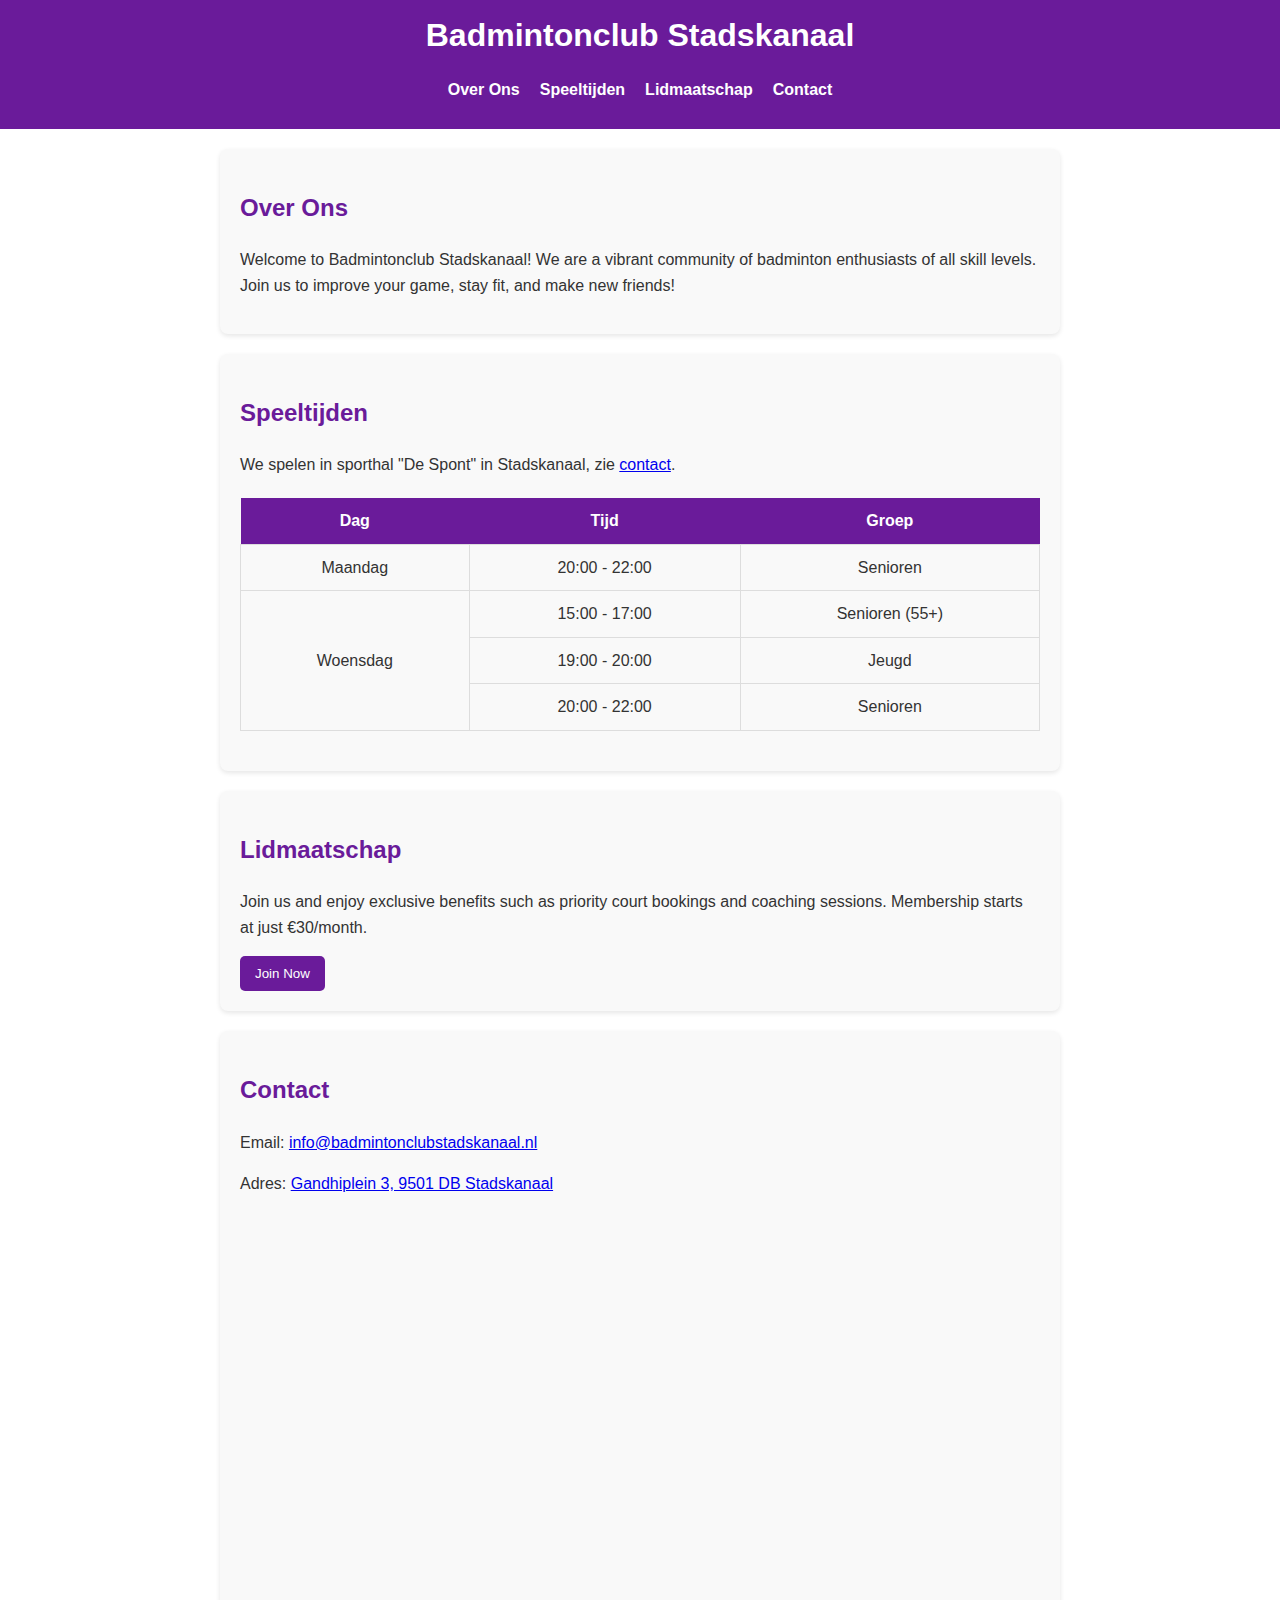
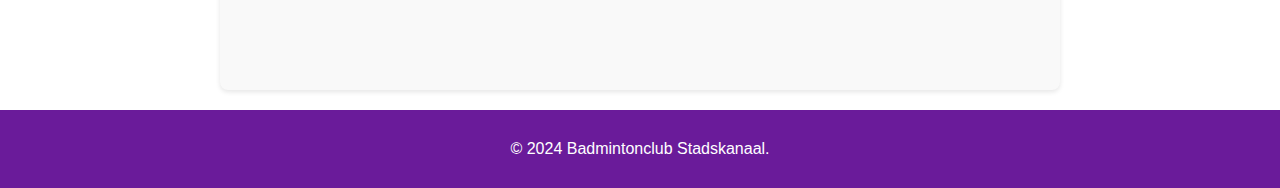
==== static/index.html @ 5d7837d1 "resize map" ====
<!DOCTYPE html>
<html lang="en">

<head>
    <meta charset="UTF-8">
    <meta name="viewport" content="width=device-width, initial-scale=1.0">
    <title>Badmintonclub Stadskanaal</title>
    <link rel="stylesheet" href="style.css">
</head>

<body>
    <header>
        <div class="logo">
            <h1>Badmintonclub Stadskanaal</h1>
        </div>
        <nav>
            <ul>
                <li><a href="#about">Over Ons</a></li>
                <li><a href="#schedule">Speeltijden</a></li>
                <li><a href="#membership">Lidmaatschap</a></li>
                <li><a href="#contact">Contact</a></li>
            </ul>
        </nav>
    </header>

    <section id="about">
        <h2>Over Ons</h2>
        <p>Welcome to Badmintonclub Stadskanaal! We are a vibrant community of badminton enthusiasts of all skill
            levels. Join us to improve your game, stay fit, and make new friends!</p>
    </section>

    <section id="schedule">
        <h2>Speeltijden</h2>
        <p>We spelen in sporthal "De Spont" in Stadskanaal, zie <a href="#contact">contact</a>.</p>
        <table>
            <thead>
                <tr>
                    <th>Dag</th>
                    <th>Tijd</th>
                    <th>Groep</th>
                </tr>
            </thead>
            <tbody>
                <tr>
                    <td>Maandag</td>
                    <td>20:00 - 22:00</td>
                    <td>Senioren</td>
                </tr>
                <tr>
                    <td rowspan="3">Woensdag</td>
                    <td>15:00 - 17:00</td>
                    <td>Senioren (55+)</td>
                </tr>
                <tr>
                    <td>19:00 - 20:00</td>
                    <td>Jeugd</td>
                </tr>
                <tr>
                    <td>20:00 - 22:00</td>
                    <td>Senioren</td>
                </tr>
            </tbody>
        </table>
    </section>

    <section id="membership">
        <h2>Lidmaatschap</h2>
        <p>Join us and enjoy exclusive benefits such as priority court bookings and coaching sessions. Membership starts
            at just €30/month.</p>
        <button>Join Now</button>
    </section>

    <section id="contact">
        <h2>Contact</h2>
        <p>Email: <a href="mailto:info@badmintonclubstadskanaal.nl">info@badmintonclubstadskanaal.nl</a></p>
        <p>Adres: <a href="https://maps.app.goo.gl/ogtUmzMdTaf19t3T8">Gandhiplein 3, 9501 DB Stadskanaal</a></p>

        <div class="map">
            <iframe
                src="https://www.google.com/maps/embed?pb=!1m18!1m12!1m3!1d2874.0162944276335!2d6.9549649769701265!3d52.98818670146117!2m3!1f0!2f0!3f0!3m2!1i1024!2i768!4f13.1!3m3!1m2!1s0x47b7db0010e355bb%3A0xec71dfe32f0e07df!2sSporthal%20De%20Spont!5e1!3m2!1snl!2snl!4v1733387352089!5m2!1snl!2snl"
                width="100%" height="450" style="border:0;" allowfullscreen="" loading="lazy"
                referrerpolicy="no-referrer-when-downgrade"></iframe>
        </div>
    </section>

    <footer>
        <p>&copy; 2024 Badmintonclub Stadskanaal.</p>
    </footer>
</body>

</html>
---- static/style.css ----
body {
    font-family: Arial, sans-serif;
    margin: 0;
    padding: 0;
    line-height: 1.6;
    color: #333;
}

header {
    background: #6a1b9a; /* Purple */
    color: white;
    padding: 10px 0;
    text-align: center;
}

header h1 {
    margin: 0;
}

nav ul {
    list-style: none;
    padding: 0;
    display: flex;
    justify-content: center;
    gap: 20px;
}

nav a {
    text-decoration: none;
    color: white;
    font-weight: bold;
}

section {
    padding: 20px;
    margin: 20px auto;
    max-width: 800px;
    background: #f9f9f9;
    border-radius: 8px;
    box-shadow: 0 2px 5px rgba(0, 0, 0, 0.1);
}

section h2 {
    color: #6a1b9a; /* Purple */
}

button {
    background: #6a1b9a; /* Purple */
    color: white;
    padding: 10px 15px;
    border: none;
    border-radius: 5px;
    cursor: pointer;
}

button:hover {
    background: #4a148c; /* Darker Purple */
}

footer {
    text-align: center;
    padding: 10px 0;
    background: #6a1b9a; /* Purple */
    color: white;
    margin-top: 20px;
}

table {
    width: 100%;
    border-collapse: collapse;
    margin: 20px 0;
}

thead th {
    background: #6a1b9a; /* Purple */
    color: white;
    padding: 10px;
}

tbody td {
    border: 1px solid #ddd;
    padding: 10px;
    text-align: center;
}
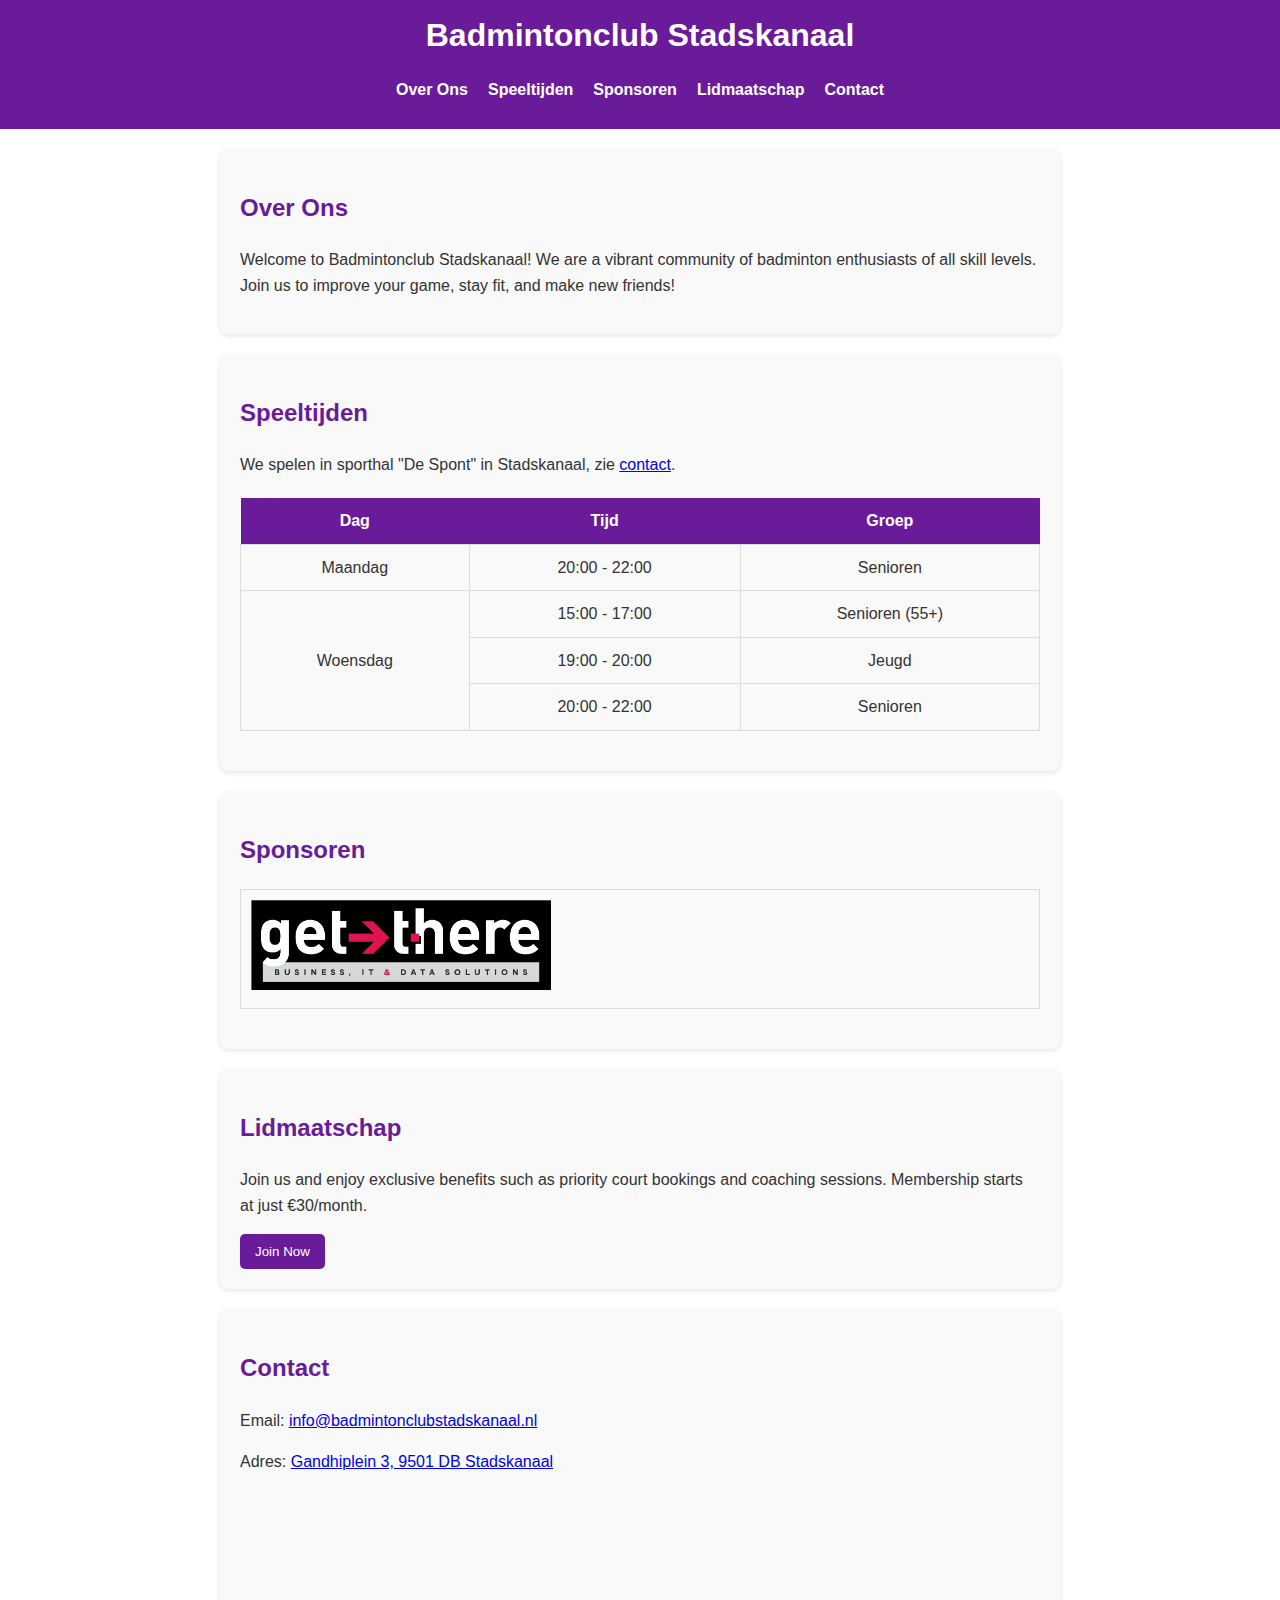
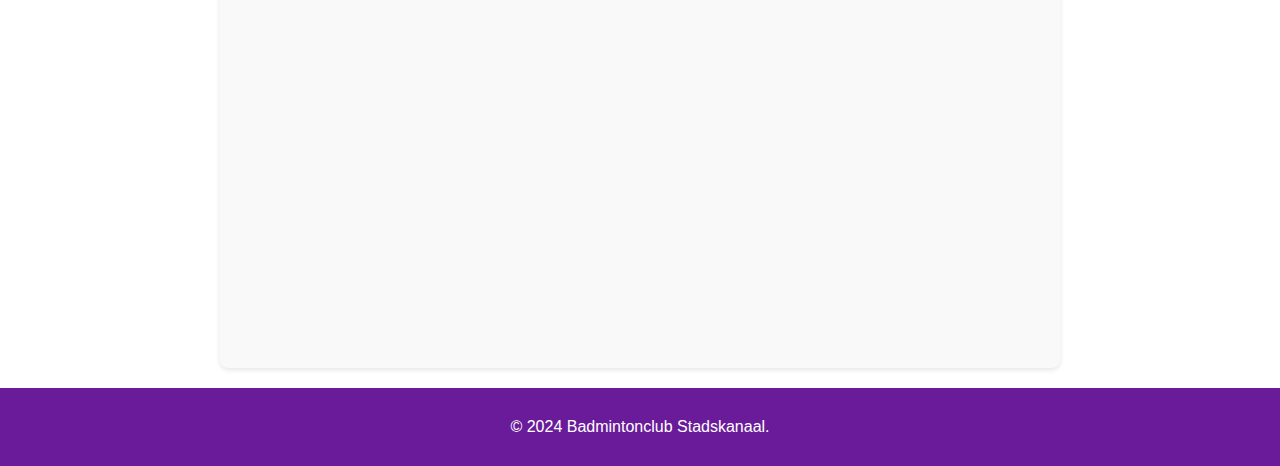
==== commit 44358d91: "getthere" ====
--- a/static/index.html
+++ b/static/index.html
@@ -17,6 +17,7 @@
             <ul>
                 <li><a href="#about">Over Ons</a></li>
                 <li><a href="#schedule">Speeltijden</a></li>
+                <li><a href="#sponsors">Sponsoren</a></li>
                 <li><a href="#membership">Lidmaatschap</a></li>
                 <li><a href="#contact">Contact</a></li>
             </ul>
@@ -63,6 +64,19 @@
         </table>
     </section>
 
+    <section id="sponsors">
+        <h2>Sponsoren</h2>
+        <table>
+            <tbody>
+                <tr>
+                    <td>
+                        <a href="https://www.getthere.nl/"><img class="horizontal" src="sponsors/Logo_GetThere-WR_2024.png"></a>
+                    </td>
+                </tr>
+            </tbody>
+        </table>
+    </section>
+
     <section id="membership">
         <h2>Lidmaatschap</h2>
         <p>Join us and enjoy exclusive benefits such as priority court bookings and coaching sessions. Membership starts
--- a/static/style.css
+++ b/static/style.css
@@ -82,3 +82,11 @@
     padding: 10px;
     text-align: center;
 }
+
+#sponsors img.horizontal {
+    width: 300px;
+}
+
+#sponsors td {
+    text-align: left;
+}
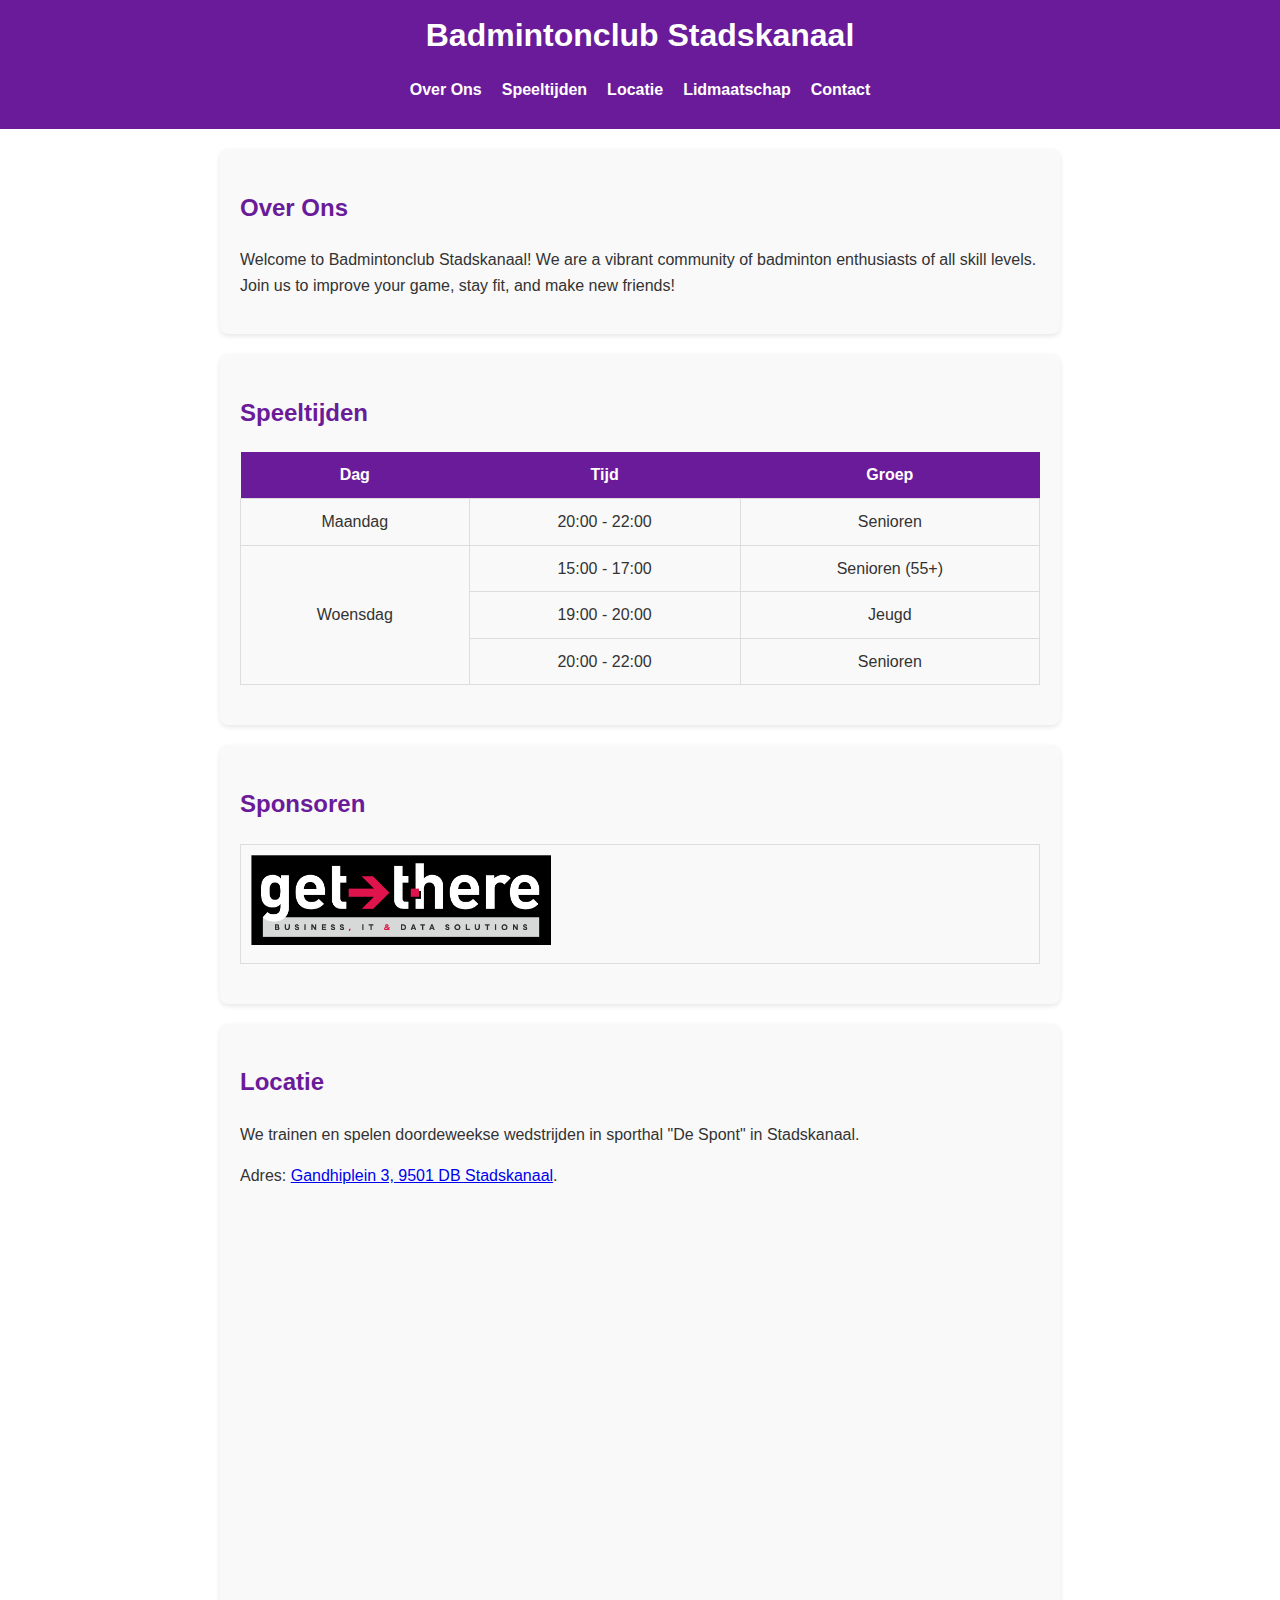
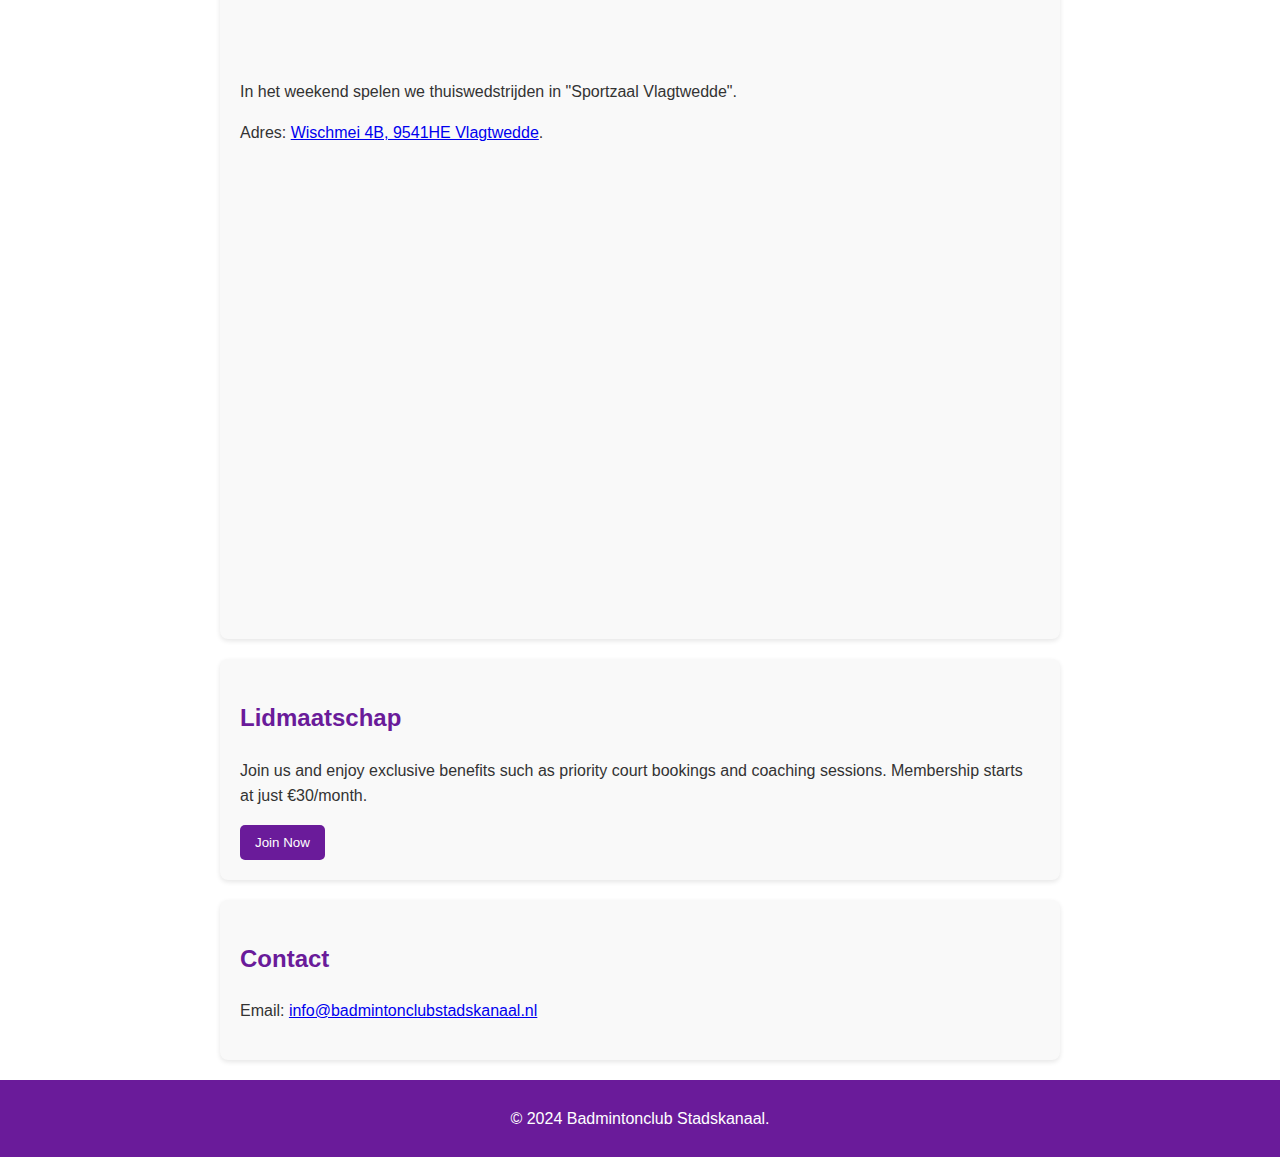
==== commit 8a98d084: "tweede kaartje" ====
--- a/static/index.html
+++ b/static/index.html
@@ -15,24 +15,23 @@
         </div>
         <nav>
             <ul>
-                <li><a href="#about">Over Ons</a></li>
-                <li><a href="#schedule">Speeltijden</a></li>
-                <li><a href="#sponsors">Sponsoren</a></li>
-                <li><a href="#membership">Lidmaatschap</a></li>
+                <li><a href="#overons">Over Ons</a></li>
+                <li><a href="#speeltijden">Speeltijden</a></li>
+                <li><a href="#locatie">Locatie</a></li>
+                <li><a href="#lidmaatschap">Lidmaatschap</a></li>
                 <li><a href="#contact">Contact</a></li>
             </ul>
         </nav>
     </header>
 
-    <section id="about">
+    <section id="overons">
         <h2>Over Ons</h2>
         <p>Welcome to Badmintonclub Stadskanaal! We are a vibrant community of badminton enthusiasts of all skill
             levels. Join us to improve your game, stay fit, and make new friends!</p>
     </section>
 
-    <section id="schedule">
+    <section id="speeltijden">
         <h2>Speeltijden</h2>
-        <p>We spelen in sporthal "De Spont" in Stadskanaal, zie <a href="#contact">contact</a>.</p>
         <table>
             <thead>
                 <tr>
@@ -64,20 +63,41 @@
         </table>
     </section>
 
-    <section id="sponsors">
+    <section id="sponsoren">
         <h2>Sponsoren</h2>
         <table>
             <tbody>
                 <tr>
                     <td>
-                        <a href="https://www.getthere.nl/"><img class="horizontal" src="sponsors/Logo_GetThere-WR_2024.png"></a>
+                        <a href="https://www.getthere.nl/">
+                            <img class="horizontal" src="sponsors/Logo_GetThere-WR_2024.png">
+                        </a>
                     </td>
                 </tr>
             </tbody>
         </table>
     </section>
 
-    <section id="membership">
+    <section id="locatie">
+        <h2>Locatie</h2>
+        <p>We trainen en spelen doordeweekse wedstrijden in sporthal "De Spont" in Stadskanaal.</p>
+        <p>Adres: <a href="https://maps.app.goo.gl/ogtUmzMdTaf19t3T8">Gandhiplein 3, 9501 DB Stadskanaal</a>.</p>
+        <div class="map">
+            <iframe
+                src="https://www.google.com/maps/embed?pb=!1m18!1m12!1m3!1d2874.0162944276335!2d6.9549649769701265!3d52.98818670146117!2m3!1f0!2f0!3f0!3m2!1i1024!2i768!4f13.1!3m3!1m2!1s0x47b7db0010e355bb%3A0xec71dfe32f0e07df!2sSporthal%20De%20Spont!5e1!3m2!1snl!2snl!4v1733387352089!5m2!1snl!2snl"
+                allowfullscreen="" loading="lazy" referrerpolicy="no-referrer-when-downgrade"></iframe>
+        </div>
+
+        <p>In het weekend spelen we thuiswedstrijden in "Sportzaal Vlagtwedde".</p>
+        <p>Adres: <a href="https://maps.app.goo.gl/faZiA4zVPNexQZkLA">Wischmei 4B, 9541HE Vlagtwedde</a>.</p>
+        <div class="map">
+            <iframe
+                src="https://www.google.com/maps/embed?pb=!1m17!1m11!1m3!1d3671.4807923259423!2d7.110537878256191!3d53.02484517251428!2m2!1f0!2f0!3m2!1i1024!2i768!4f13.1!3m3!1m2!1s0x47b7c8b8fb8a9853%3A0x6e8216d768d8e55!2sWischmei%204B%2C%209541%20HE%20Vlagtwedde!5e1!3m2!1snl!2snl!4v1733827789915!5m2!1snl!2snl"
+                allowfullscreen="" loading="lazy" referrerpolicy="no-referrer-when-downgrade"></iframe>
+        </div>
+    </section>
+
+    <section id="lidmaatschap">
         <h2>Lidmaatschap</h2>
         <p>Join us and enjoy exclusive benefits such as priority court bookings and coaching sessions. Membership starts
             at just €30/month.</p>
@@ -87,14 +107,7 @@
     <section id="contact">
         <h2>Contact</h2>
         <p>Email: <a href="mailto:info@badmintonclubstadskanaal.nl">info@badmintonclubstadskanaal.nl</a></p>
-        <p>Adres: <a href="https://maps.app.goo.gl/ogtUmzMdTaf19t3T8">Gandhiplein 3, 9501 DB Stadskanaal</a></p>
 
-        <div class="map">
-            <iframe
-                src="https://www.google.com/maps/embed?pb=!1m18!1m12!1m3!1d2874.0162944276335!2d6.9549649769701265!3d52.98818670146117!2m3!1f0!2f0!3f0!3m2!1i1024!2i768!4f13.1!3m3!1m2!1s0x47b7db0010e355bb%3A0xec71dfe32f0e07df!2sSporthal%20De%20Spont!5e1!3m2!1snl!2snl!4v1733387352089!5m2!1snl!2snl"
-                width="100%" height="450" style="border:0;" allowfullscreen="" loading="lazy"
-                referrerpolicy="no-referrer-when-downgrade"></iframe>
-        </div>
     </section>
 
     <footer>
--- a/static/style.css
+++ b/static/style.css
@@ -83,10 +83,17 @@
     text-align: center;
 }
 
-#sponsors img.horizontal {
+#sponsoren img.horizontal {
     width: 300px;
 }
 
-#sponsors td {
+#sponsoren td {
     text-align: left;
 }
+
+
+div.map iframe {
+    width: 100%;
+    height: 450px;
+    border: none;
+}
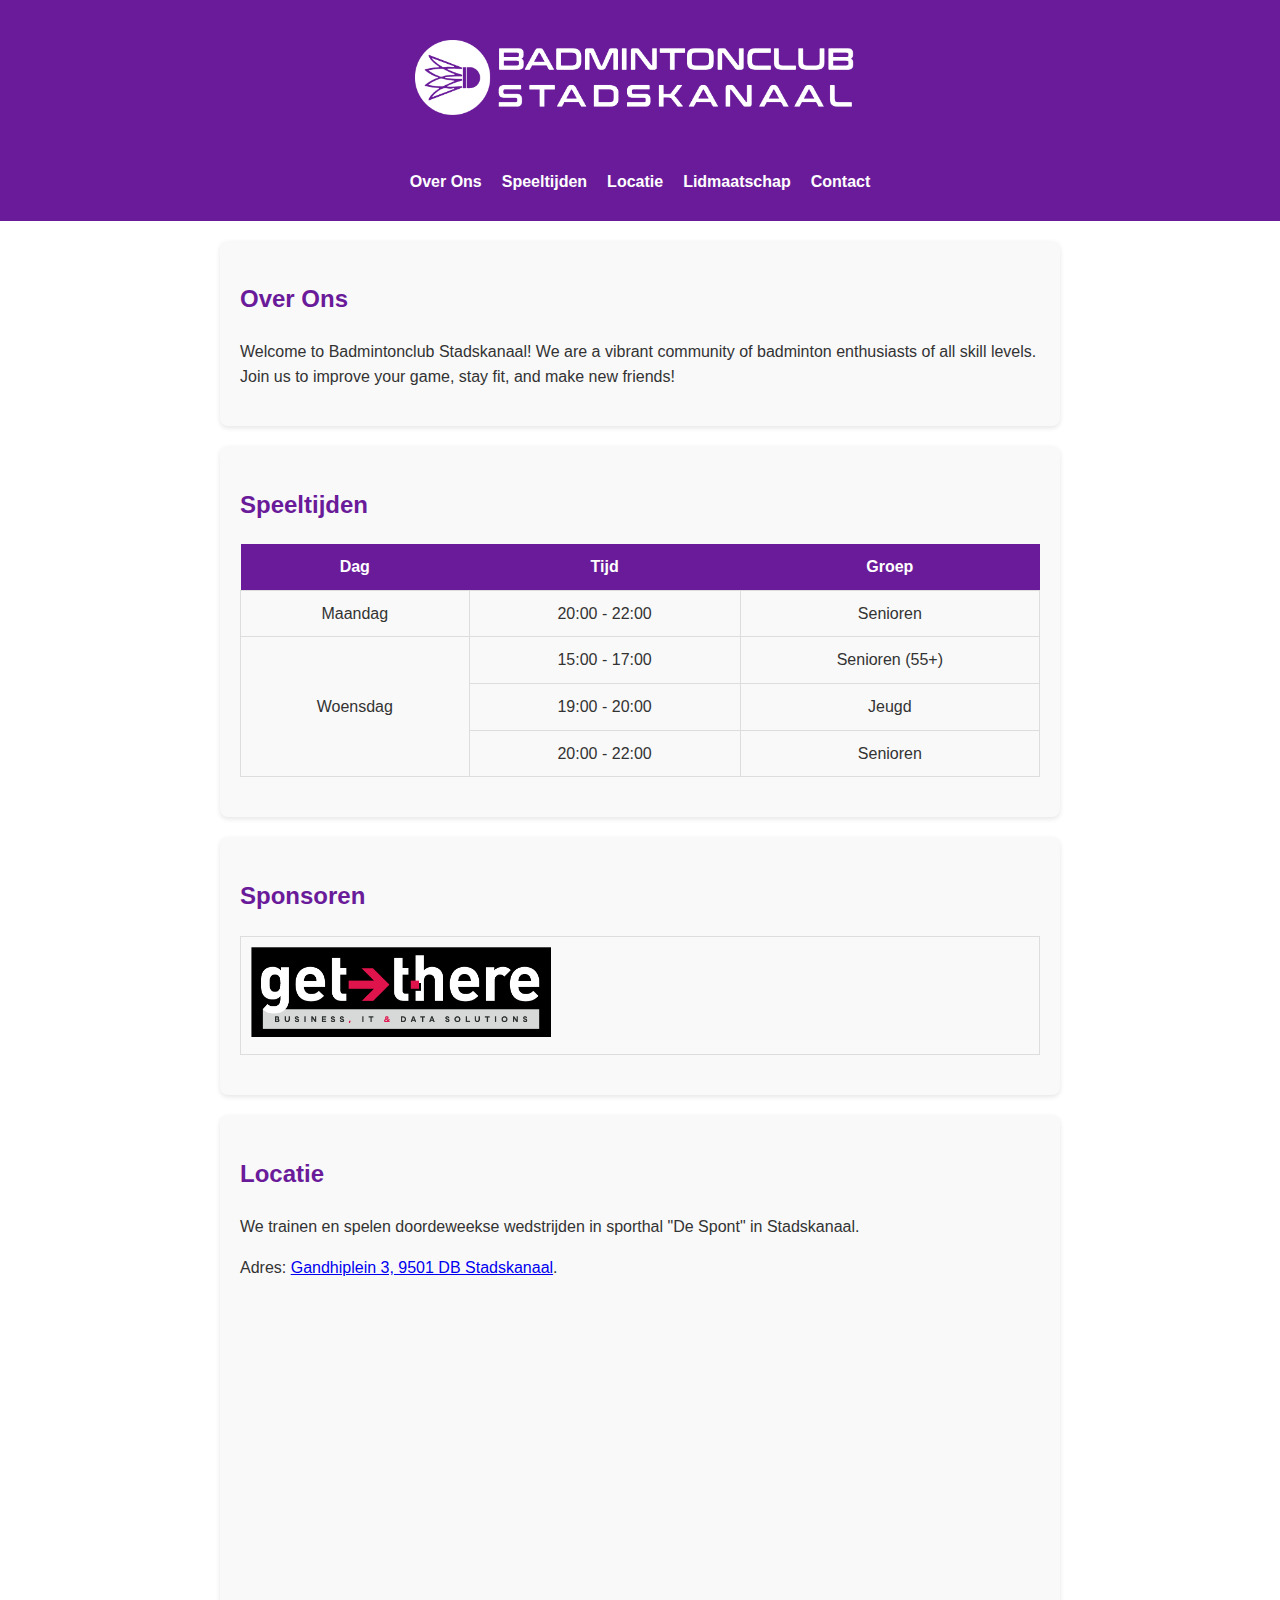
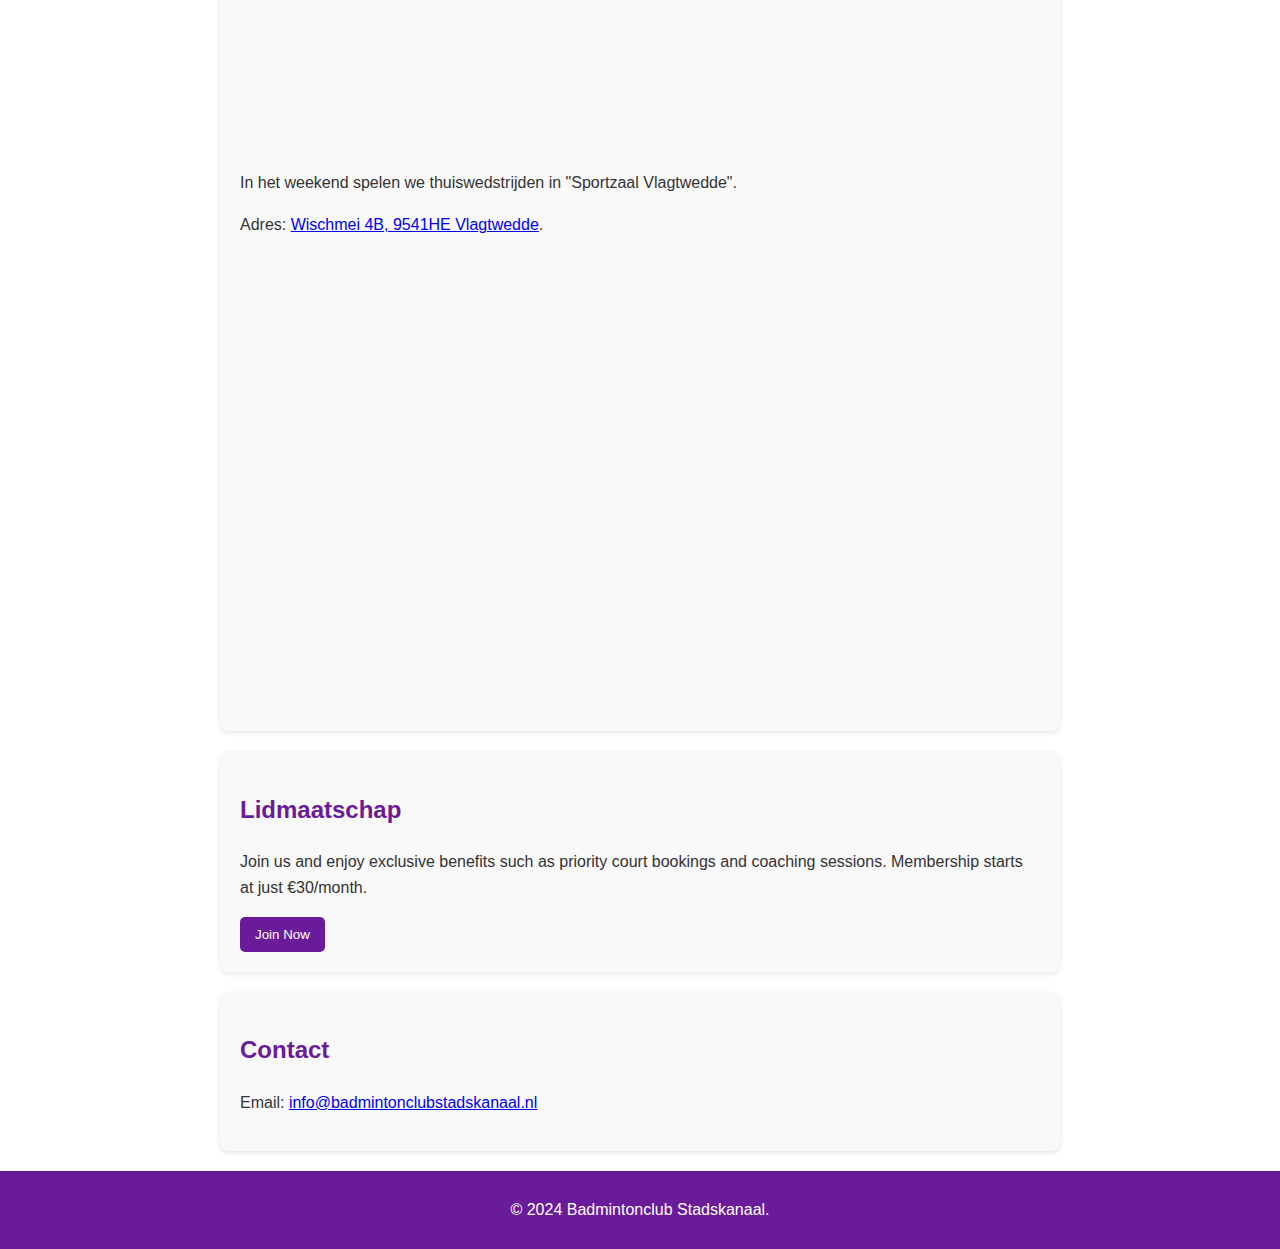
==== commit 00e15b85: "logo" ====
--- a/static/index.html
+++ b/static/index.html
@@ -11,7 +11,7 @@
 <body>
     <header>
         <div class="logo">
-            <h1>Badmintonclub Stadskanaal</h1>
+            <img src="img/BC-Stadskanaal_Logo_Diapositief.png" alt="Badmintonclub Stadskanaal" />
         </div>
         <nav>
             <ul>
--- a/static/style.css
+++ b/static/style.css
@@ -7,7 +7,7 @@
 }
 
 header {
-    background: #6a1b9a; /* Purple */
+    background: #6a1b9a;
     color: white;
     padding: 10px 0;
     text-align: center;
@@ -41,11 +41,11 @@
 }
 
 section h2 {
-    color: #6a1b9a; /* Purple */
+    color: #6a1b9a;
 }
 
 button {
-    background: #6a1b9a; /* Purple */
+    background: #6a1b9a;
     color: white;
     padding: 10px 15px;
     border: none;
@@ -54,13 +54,13 @@
 }
 
 button:hover {
-    background: #4a148c; /* Darker Purple */
+    background: #4a148c;
 }
 
 footer {
     text-align: center;
     padding: 10px 0;
-    background: #6a1b9a; /* Purple */
+    background: #6a1b9a;
     color: white;
     margin-top: 20px;
 }
@@ -72,7 +72,7 @@
 }
 
 thead th {
-    background: #6a1b9a; /* Purple */
+    background: #6a1b9a;
     color: white;
     padding: 10px;
 }
@@ -91,9 +91,13 @@
     text-align: left;
 }
 
-
 div.map iframe {
     width: 100%;
     height: 450px;
     border: none;
 }
+
+div.logo img {
+    width: 450px;
+    margin: 30px;
+}
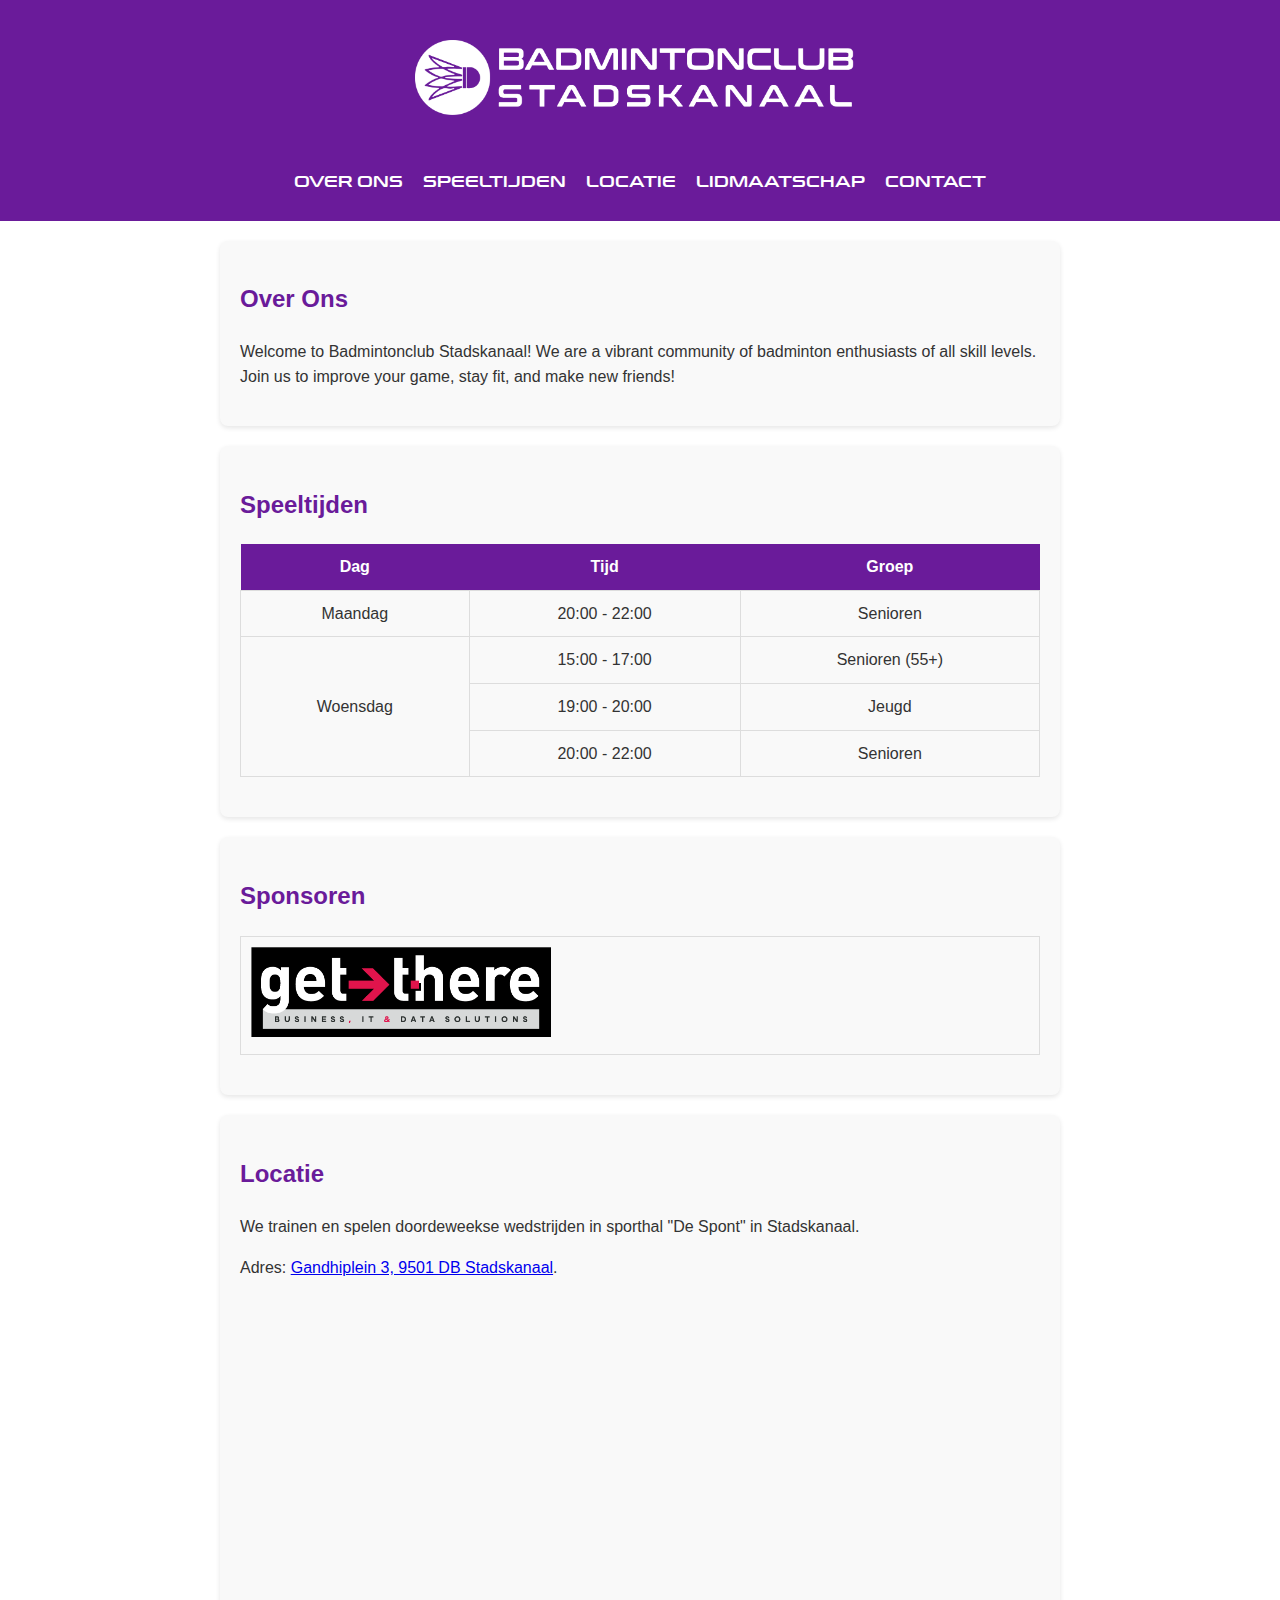
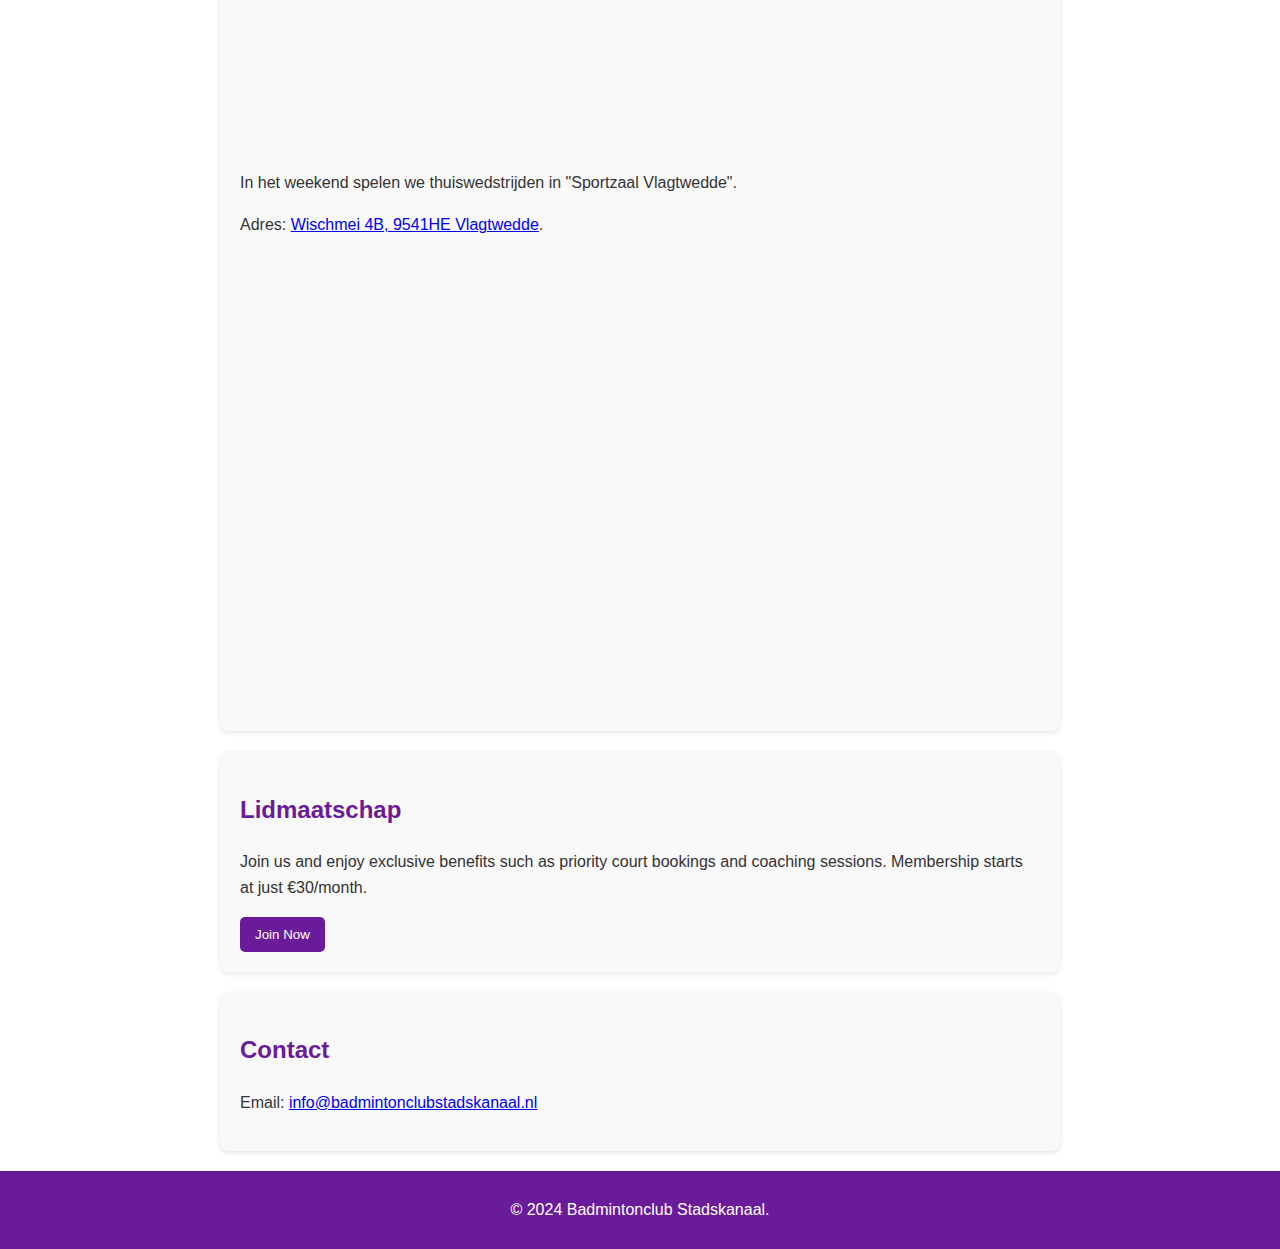
==== commit d836dde0: "add font" ====
--- a/static/index.html
+++ b/static/index.html
@@ -5,7 +5,7 @@
     <meta charset="UTF-8">
     <meta name="viewport" content="width=device-width, initial-scale=1.0">
     <title>Badmintonclub Stadskanaal</title>
-    <link rel="stylesheet" href="style.css">
+    <link rel="stylesheet" href="style/bcstadskanaal.css">
 </head>
 
 <body>
--- a/static/style/bcstadskanaal.css
+++ b/static/style/bcstadskanaal.css
@@ -0,0 +1,106 @@
+@font-face {
+    font-family: 'Conthrax';
+    src: url('conthrax-sb.ttf');
+}
+
+body {
+    font-family: Arial, sans-serif;
+    margin: 0;
+    padding: 0;
+    line-height: 1.6;
+    color: #333;
+}
+
+header {
+    background: #6a1b9a;
+    color: white;
+    padding: 10px 0;
+    text-align: center;
+}
+
+nav ul {
+    list-style: none;
+    padding: 0;
+    display: flex;
+    justify-content: center;
+    gap: 20px;
+}
+
+nav a {
+    text-decoration: none;
+    color: white;
+    font-weight: bold;
+    font-family: 'Conthrax', Arial, sans-serif;
+    text-transform: uppercase;
+}
+
+section {
+    padding: 20px;
+    margin: 20px auto;
+    max-width: 800px;
+    background: #f9f9f9;
+    border-radius: 8px;
+    box-shadow: 0 2px 5px rgba(0, 0, 0, 0.1);
+}
+
+section h2 {
+    color: #6a1b9a;
+}
+
+button {
+    background: #6a1b9a;
+    color: white;
+    padding: 10px 15px;
+    border: none;
+    border-radius: 5px;
+    cursor: pointer;
+}
+
+button:hover {
+    background: #4a148c;
+}
+
+footer {
+    text-align: center;
+    padding: 10px 0;
+    background: #6a1b9a;
+    color: white;
+    margin-top: 20px;
+}
+
+table {
+    width: 100%;
+    border-collapse: collapse;
+    margin: 20px 0;
+}
+
+thead th {
+    background: #6a1b9a;
+    color: white;
+    padding: 10px;
+}
+
+tbody td {
+    border: 1px solid #ddd;
+    padding: 10px;
+    text-align: center;
+}
+
+#sponsoren img.horizontal {
+    width: 300px;
+}
+
+#sponsoren td {
+    text-align: left;
+}
+
+div.map iframe {
+    width: 100%;
+    height: 450px;
+    border: none;
+}
+
+div.logo img {
+    width: 450px;
+    margin: 30px;
+}
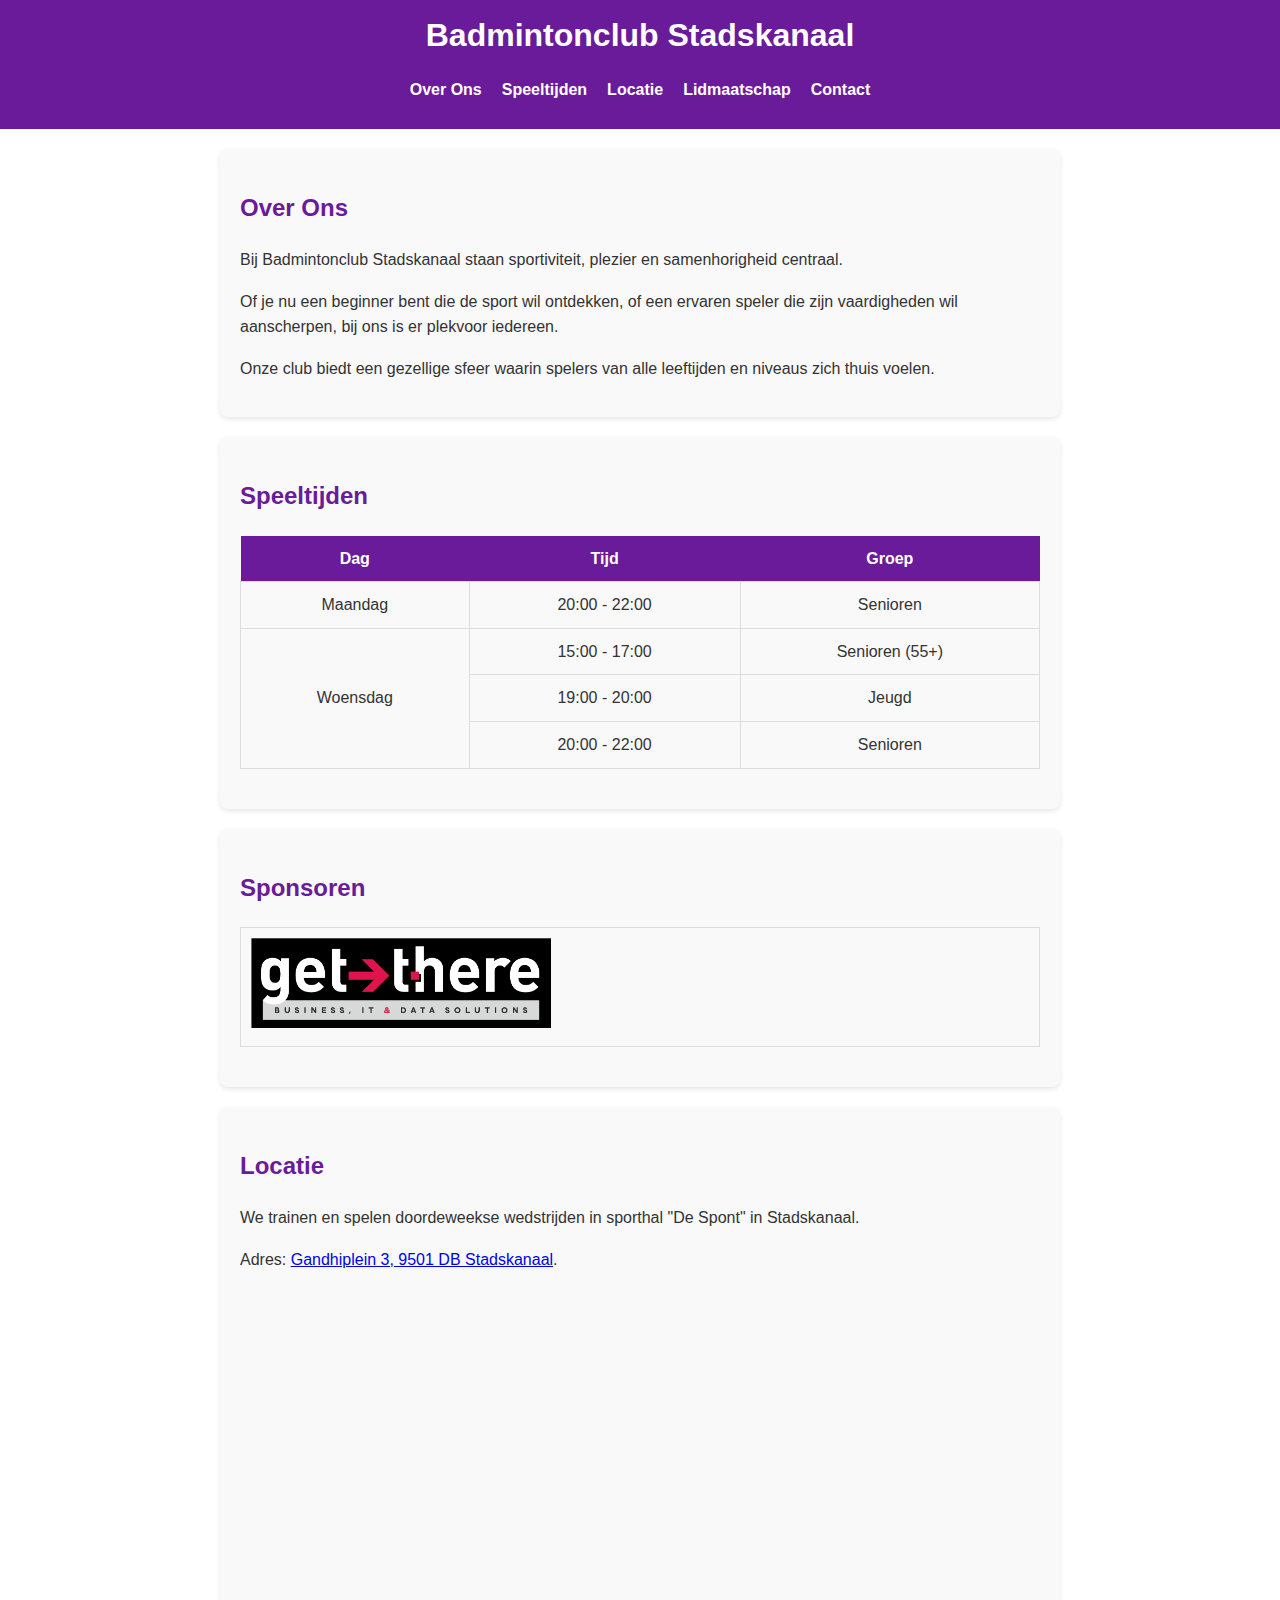
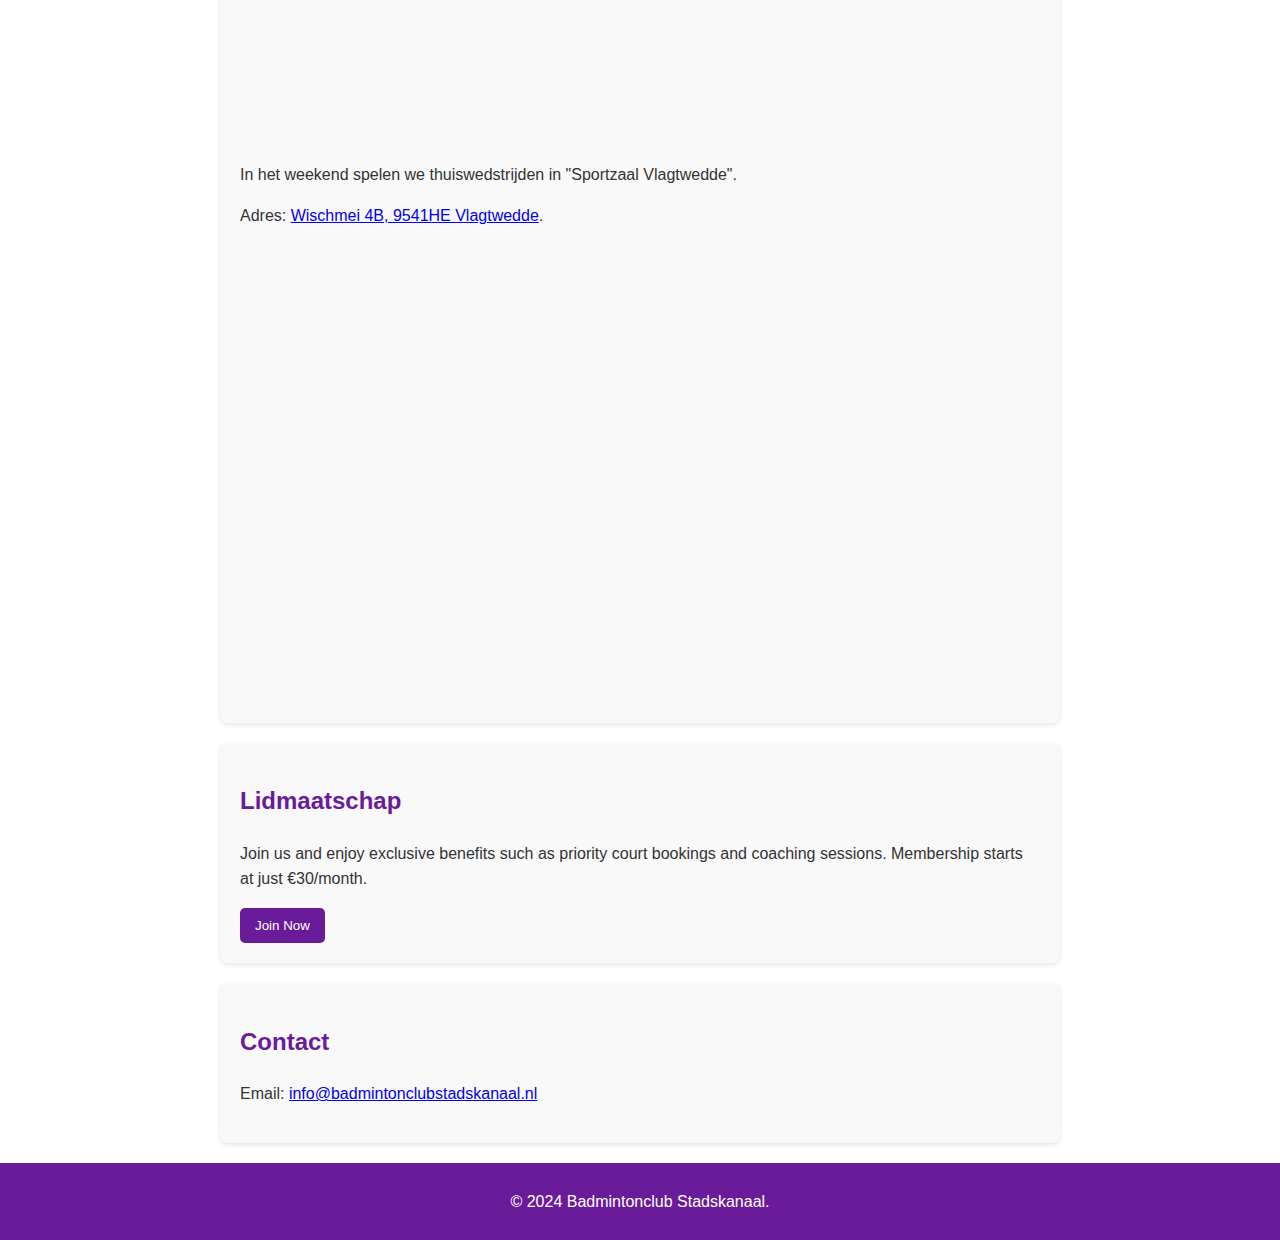
==== commit 34ce84be: "tekst" ====
--- a/static/index.html
+++ b/static/index.html
@@ -5,13 +5,13 @@
     <meta charset="UTF-8">
     <meta name="viewport" content="width=device-width, initial-scale=1.0">
     <title>Badmintonclub Stadskanaal</title>
-    <link rel="stylesheet" href="style/bcstadskanaal.css">
+    <link rel="stylesheet" href="style.css">
 </head>
 
 <body>
     <header>
         <div class="logo">
-            <img src="img/BC-Stadskanaal_Logo_Diapositief.png" alt="Badmintonclub Stadskanaal" />
+            <h1>Badmintonclub Stadskanaal</h1>
         </div>
         <nav>
             <ul>
@@ -26,8 +26,10 @@
 
     <section id="overons">
         <h2>Over Ons</h2>
-        <p>Welcome to Badmintonclub Stadskanaal! We are a vibrant community of badminton enthusiasts of all skill
-            levels. Join us to improve your game, stay fit, and make new friends!</p>
+        <p>Bij Badmintonclub Stadskanaal staan sportiviteit, plezier en samenhorigheid centraal. </p>
+        <p>Of je nu een beginner bent die de sport wil ontdekken, of een ervaren speler die zijn vaardigheden wil
+            aanscherpen, bij ons is er plekvoor iedereen. </p>
+        <p>Onze club biedt een gezellige sfeer waarin spelers van alle leeftijden en niveaus zich thuis voelen.</p>
     </section>
 
     <section id="speeltijden">
--- a/static/style.css
+++ b/static/style.css
@@ -0,0 +1,103 @@
+body {
+    font-family: Arial, sans-serif;
+    margin: 0;
+    padding: 0;
+    line-height: 1.6;
+    color: #333;
+}
+
+header {
+    background: #6a1b9a;
+    color: white;
+    padding: 10px 0;
+    text-align: center;
+}
+
+header h1 {
+    margin: 0;
+}
+
+nav ul {
+    list-style: none;
+    padding: 0;
+    display: flex;
+    justify-content: center;
+    gap: 20px;
+}
+
+nav a {
+    text-decoration: none;
+    color: white;
+    font-weight: bold;
+}
+
+section {
+    padding: 20px;
+    margin: 20px auto;
+    max-width: 800px;
+    background: #f9f9f9;
+    border-radius: 8px;
+    box-shadow: 0 2px 5px rgba(0, 0, 0, 0.1);
+}
+
+section h2 {
+    color: #6a1b9a;
+}
+
+button {
+    background: #6a1b9a;
+    color: white;
+    padding: 10px 15px;
+    border: none;
+    border-radius: 5px;
+    cursor: pointer;
+}
+
+button:hover {
+    background: #4a148c;
+}
+
+footer {
+    text-align: center;
+    padding: 10px 0;
+    background: #6a1b9a;
+    color: white;
+    margin-top: 20px;
+}
+
+table {
+    width: 100%;
+    border-collapse: collapse;
+    margin: 20px 0;
+}
+
+thead th {
+    background: #6a1b9a;
+    color: white;
+    padding: 10px;
+}
+
+tbody td {
+    border: 1px solid #ddd;
+    padding: 10px;
+    text-align: center;
+}
+
+#sponsoren img.horizontal {
+    width: 300px;
+}
+
+#sponsoren td {
+    text-align: left;
+}
+
+div.map iframe {
+    width: 100%;
+    height: 450px;
+    border: none;
+}
+
+div.logo img {
+    width: 450px;
+    margin: 30px;
+}
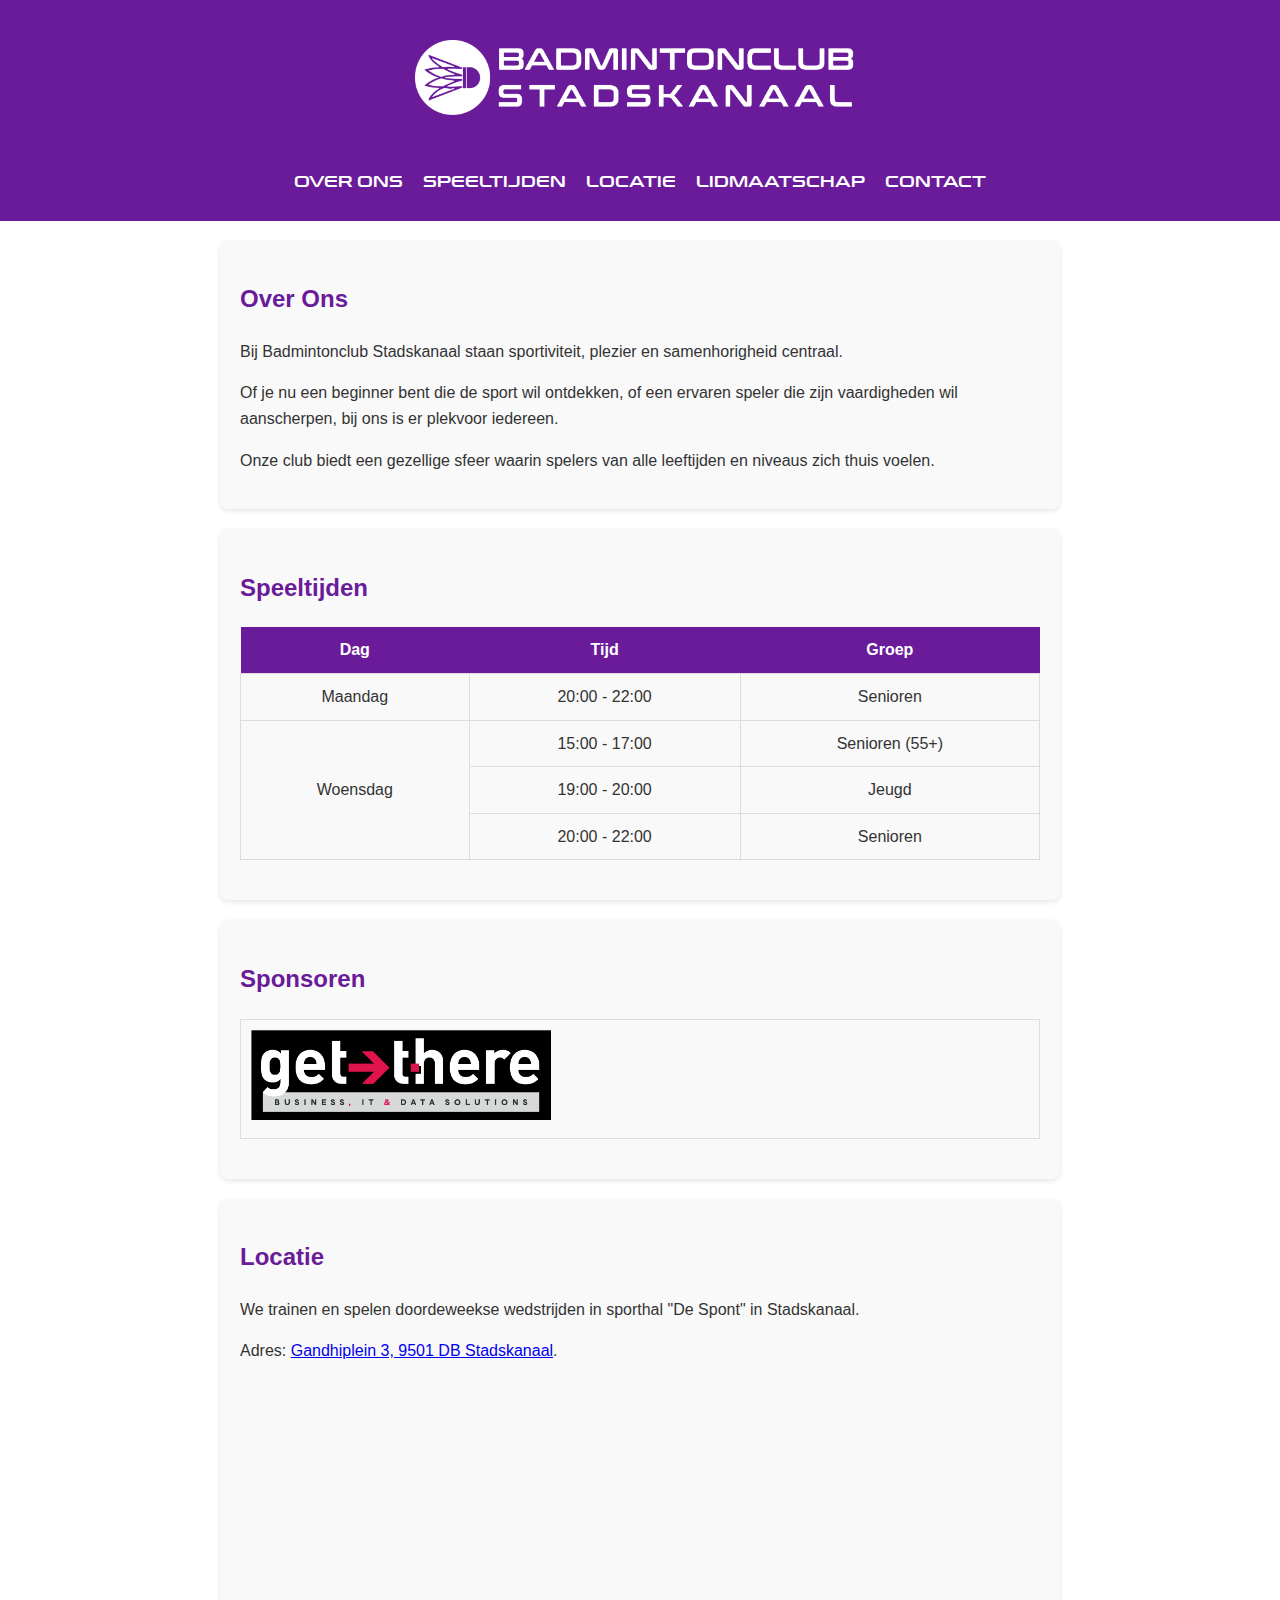
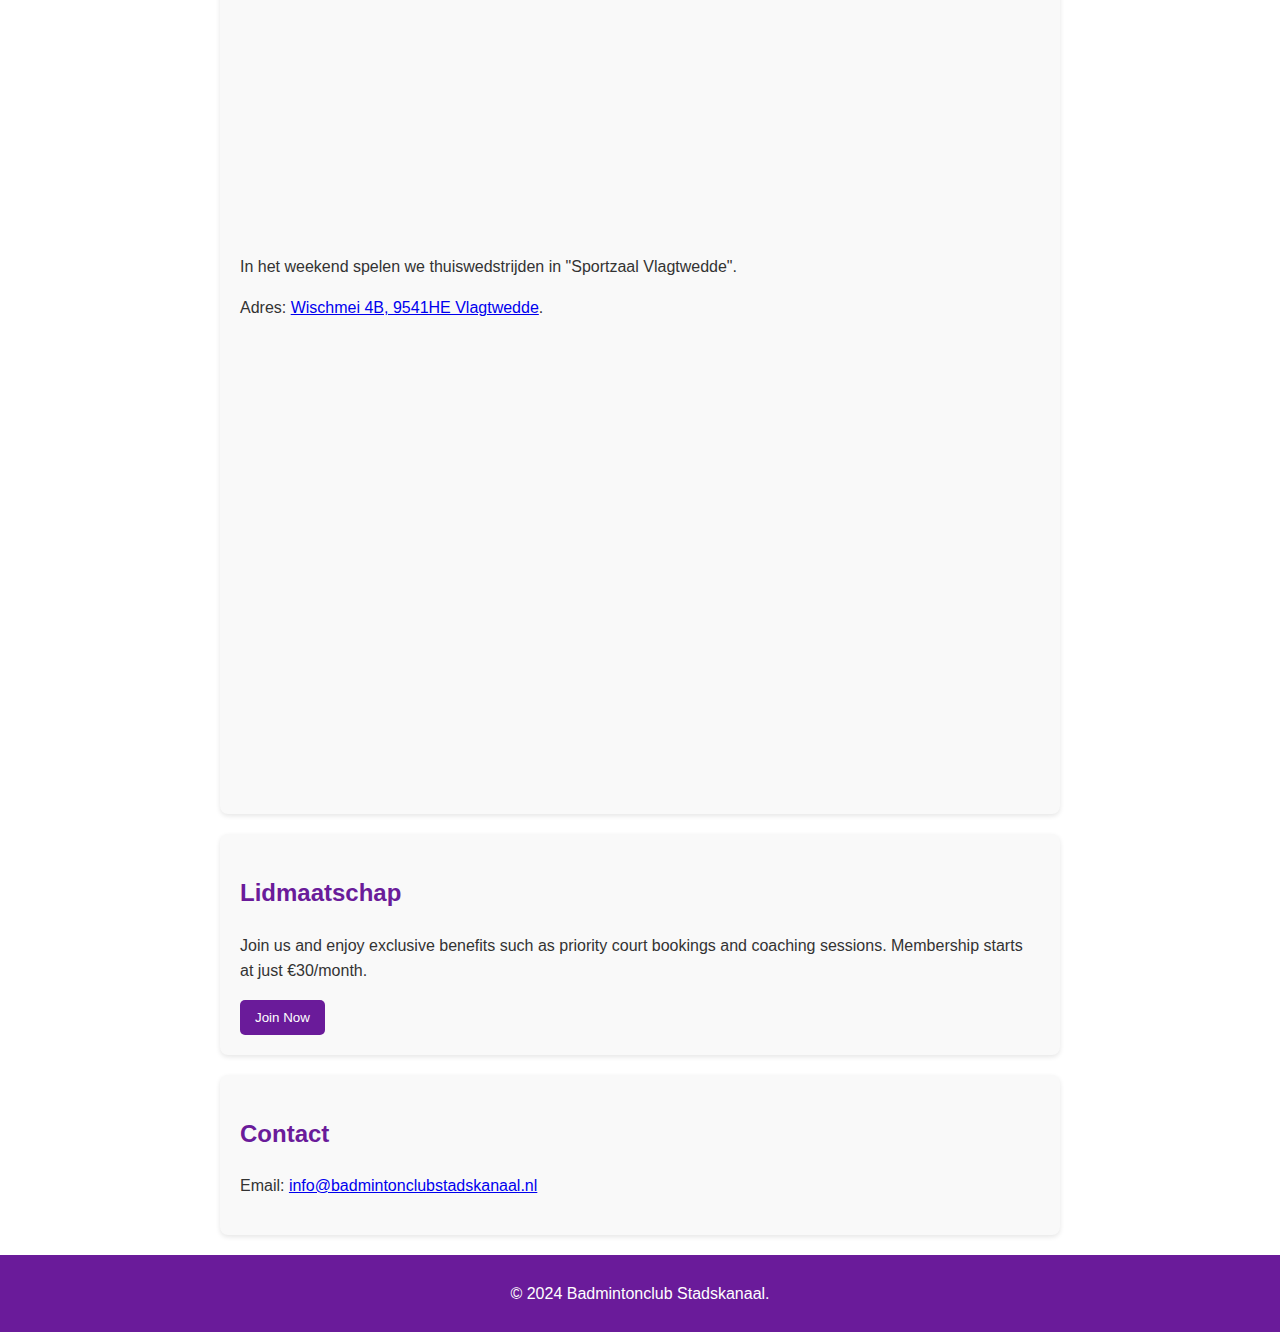
==== commit 75a90429: "Header Logo (#8)" ====
--- a/static/index.html
+++ b/static/index.html
@@ -5,13 +5,13 @@
     <meta charset="UTF-8">
     <meta name="viewport" content="width=device-width, initial-scale=1.0">
     <title>Badmintonclub Stadskanaal</title>
-    <link rel="stylesheet" href="style.css">
+    <link rel="stylesheet" href="style/bcstadskanaal.css">
 </head>
 
 <body>
     <header>
         <div class="logo">
-            <h1>Badmintonclub Stadskanaal</h1>
+            <img src="img/BC-Stadskanaal_Logo_Diapositief.png" alt="Badmintonclub Stadskanaal" />
         </div>
         <nav>
             <ul>
--- a/static/style/bcstadskanaal.css
+++ b/static/style/bcstadskanaal.css
@@ -0,0 +1,106 @@
+@font-face {
+    font-family: 'Conthrax';
+    src: url('conthrax-sb.ttf');
+}
+
+body {
+    font-family: Arial, sans-serif;
+    margin: 0;
+    padding: 0;
+    line-height: 1.6;
+    color: #333;
+}
+
+header {
+    background: #6a1b9a;
+    color: white;
+    padding: 10px 0;
+    text-align: center;
+}
+
+nav ul {
+    list-style: none;
+    padding: 0;
+    display: flex;
+    justify-content: center;
+    gap: 20px;
+}
+
+nav a {
+    text-decoration: none;
+    color: white;
+    font-weight: bold;
+    font-family: 'Conthrax', Arial, sans-serif;
+    text-transform: uppercase;
+}
+
+section {
+    padding: 20px;
+    margin: 20px auto;
+    max-width: 800px;
+    background: #f9f9f9;
+    border-radius: 8px;
+    box-shadow: 0 2px 5px rgba(0, 0, 0, 0.1);
+}
+
+section h2 {
+    color: #6a1b9a;
+}
+
+button {
+    background: #6a1b9a;
+    color: white;
+    padding: 10px 15px;
+    border: none;
+    border-radius: 5px;
+    cursor: pointer;
+}
+
+button:hover {
+    background: #4a148c;
+}
+
+footer {
+    text-align: center;
+    padding: 10px 0;
+    background: #6a1b9a;
+    color: white;
+    margin-top: 20px;
+}
+
+table {
+    width: 100%;
+    border-collapse: collapse;
+    margin: 20px 0;
+}
+
+thead th {
+    background: #6a1b9a;
+    color: white;
+    padding: 10px;
+}
+
+tbody td {
+    border: 1px solid #ddd;
+    padding: 10px;
+    text-align: center;
+}
+
+#sponsoren img.horizontal {
+    width: 300px;
+}
+
+#sponsoren td {
+    text-align: left;
+}
+
+div.map iframe {
+    width: 100%;
+    height: 450px;
+    border: none;
+}
+
+div.logo img {
+    width: 450px;
+    margin: 30px;
+}
